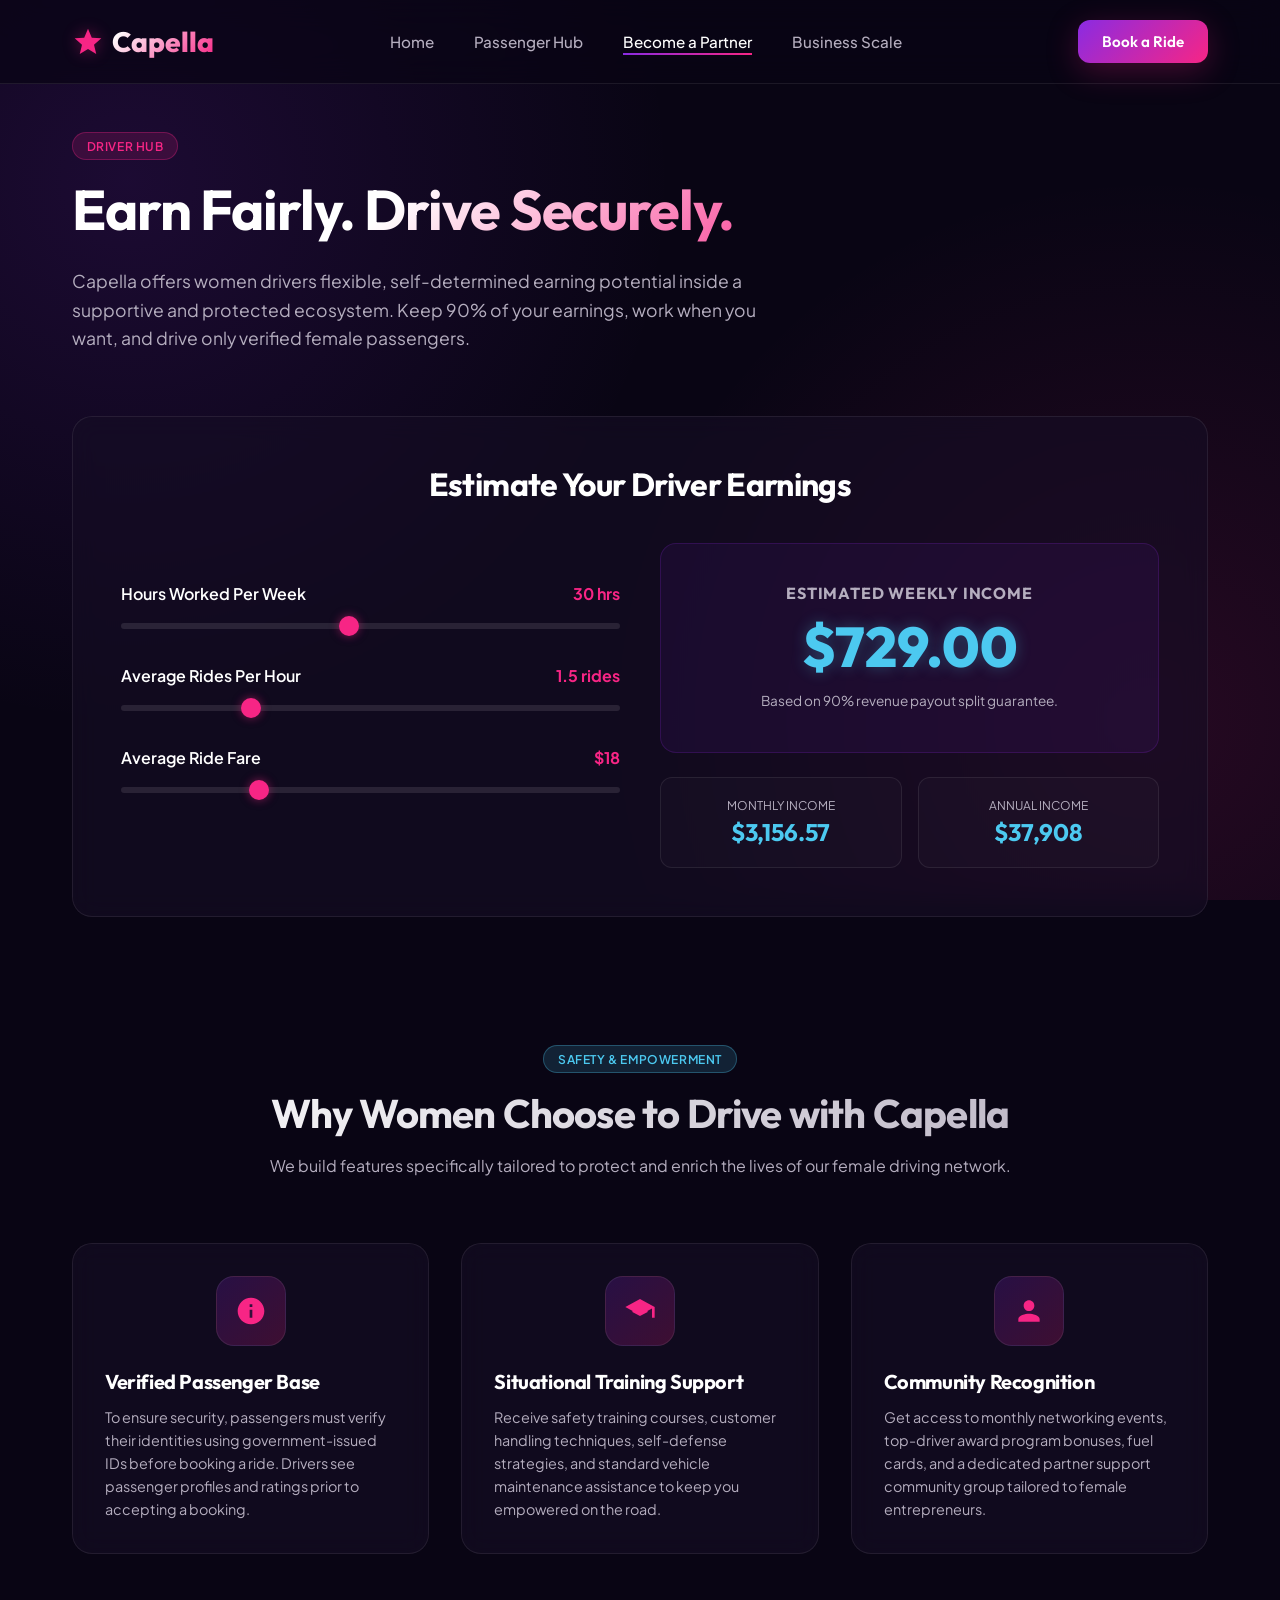
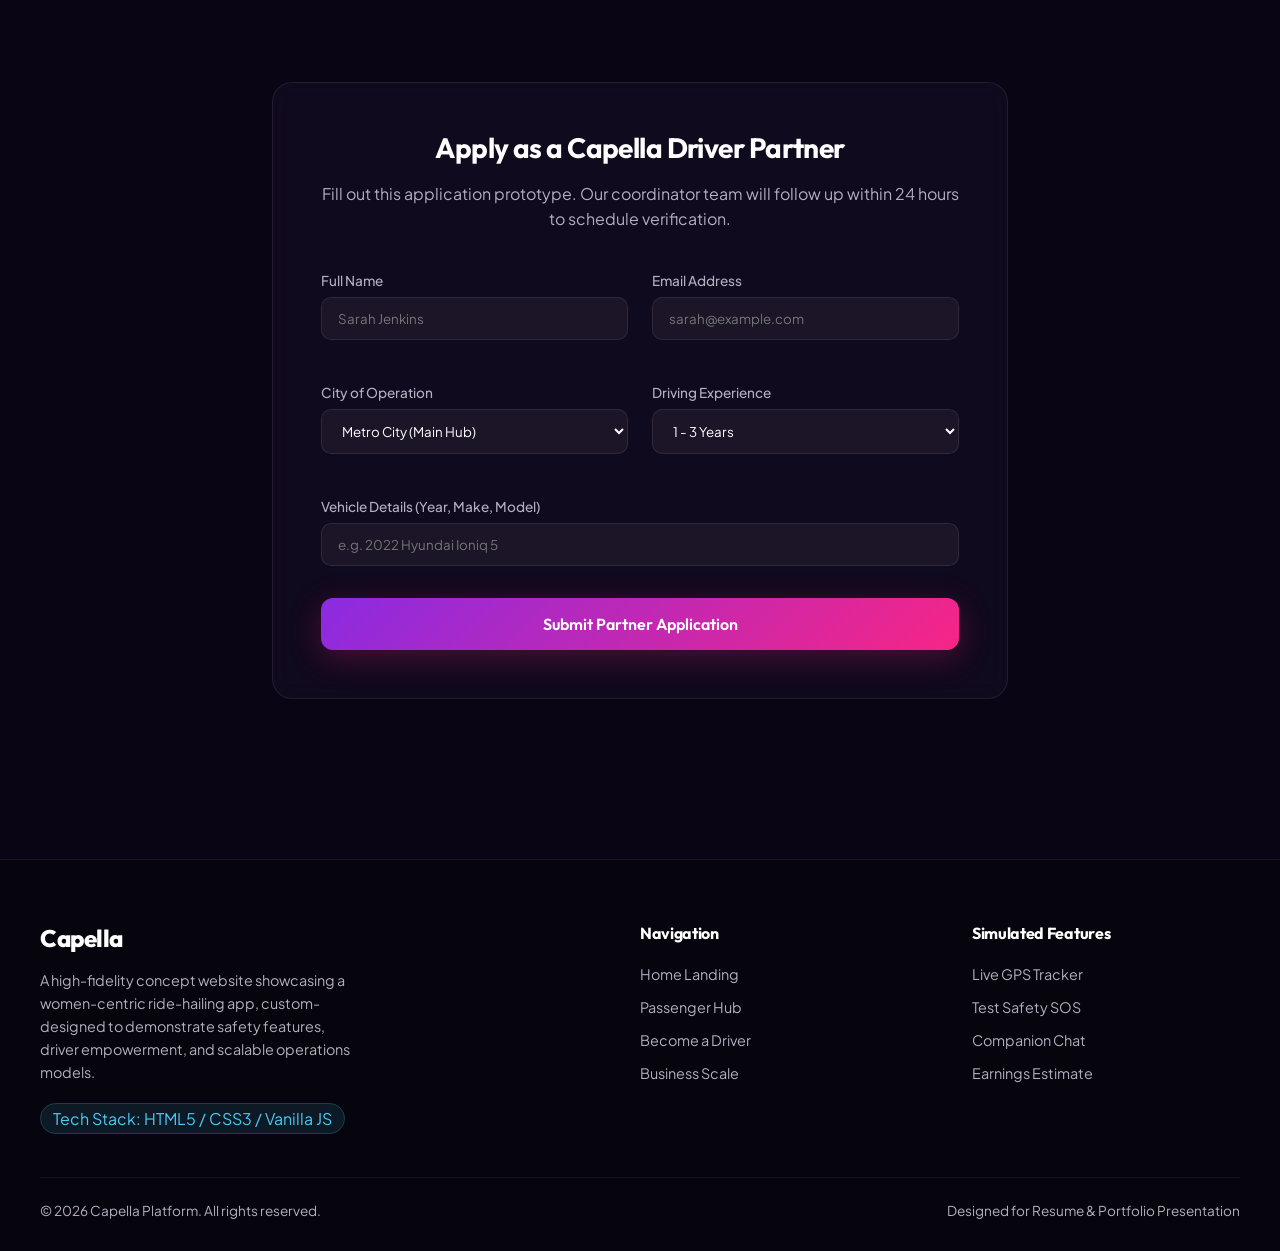
==== drivers.html @ d48a7cba "Add files via upload CAPELLA PROTOTYPE" ====
<!DOCTYPE html>
<html lang="en">
<head>
  <meta charset="UTF-8">
  <meta name="viewport" content="width=device-width, initial-scale=1.0">
  <title>Become a Driver Partner - Capella</title>
  <meta name="description" content="Join the Capella female driver partner network. Enjoy flexible hours, 90% fare revenue split, dedicated safety training, and premium community recognition.">
  <link rel="stylesheet" href="style.css">
</head>
<body>

  <!-- HEADER NAVIGATION -->
  <header>
    <div class="navbar">
      <a href="index.html" class="logo">
        <svg viewBox="0 0 24 24" xmlns="http://www.w3.org/2000/svg">
          <path d="M12 2L14.85 8.76L22 9.24L16.5 13.97L18.18 21L12 17.27L5.82 21L7.5 13.97L2 9.24L9.15 8.76L12 2Z" />
        </svg>
        Capella
      </a>
      <ul class="nav-links">
        <li><a href="index.html">Home</a></li>
        <li><a href="ride.html">Passenger Hub</a></li>
        <li><a href="drivers.html" class="active">Become a Partner</a></li>
        <li><a href="business.html">Business Scale</a></li>
      </ul>
      <div class="nav-actions">
        <a href="ride.html" class="btn btn-primary">Book a Ride</a>
      </div>
    </div>
  </header>

  <main>
    <!-- HERO SECTION -->
    <section class="container" style="padding-top: 3rem; padding-bottom: 2rem;">
      <span class="badge">Driver Hub</span>
      <h1 style="font-size: 3.5rem; max-width: 800px; margin-bottom: 1.5rem; background: linear-gradient(135deg, #ffffff 40%, var(--color-secondary) 100%); -webkit-background-clip: text; -webkit-text-fill-color: transparent;">
        Earn Fairly. Drive Securely.
      </h1>
      <p style="font-size: 1.1rem; max-width: 700px; margin-bottom: 2rem;">
        Capella offers women drivers flexible, self-determined earning potential inside a supportive and protected ecosystem. Keep 90% of your earnings, work when you want, and drive only verified female passengers.
      </p>
    </section>

    <!-- CALCULATOR SECTION -->
    <section class="container" style="padding-top: 0;">
      <div class="card" style="padding: 3rem;">
        <h2 style="font-size: 2rem; margin-bottom: 2.5rem; text-align: center;">Estimate Your Driver Earnings</h2>
        
        <div class="calc-grid">
          <!-- Inputs Column -->
          <div>
            <!-- Hours Worked Slider -->
            <div class="slider-group">
              <div class="slider-header">
                <label for="hoursSlider" style="font-weight: 600;">Hours Worked Per Week</label>
                <span class="slider-val" id="hoursVal">30 hrs</span>
              </div>
              <input type="range" id="hoursSlider" class="range-slider" min="5" max="60" value="30">
            </div>

            <!-- Average Rides Per Hour Slider -->
            <div class="slider-group">
              <div class="slider-header">
                <label for="ridesSlider" style="font-weight: 600;">Average Rides Per Hour</label>
                <span class="slider-val" id="ridesVal">1.5 rides</span>
              </div>
              <input type="range" id="ridesSlider" class="range-slider" min="10" max="30" value="15" step="1"> <!-- represents 1.0 to 3.0 -->
            </div>

            <!-- Average Fare Price Slider -->
            <div class="slider-group">
              <div class="slider-header">
                <label for="fareSlider" style="font-weight: 600;">Average Ride Fare</label>
                <span class="slider-val" id="fareVal">$18</span>
              </div>
              <input type="range" id="fareSlider" class="range-slider" min="10" max="40" value="18">
            </div>
          </div>

          <!-- Display Results Column -->
          <div style="display: flex; flex-direction: column; gap: 1.5rem;">
            <div class="calc-result">
              <h4>Estimated Weekly Income</h4>
              <div class="calc-earning" id="weeklyEarning">$729.00</div>
              <p class="calc-subtext">Based on 90% revenue payout split guarantee.</p>
            </div>
            
            <div style="display: grid; grid-template-columns: 1fr 1fr; gap: 1rem;">
              <div style="background: rgba(255,255,255,0.02); border: var(--border-glass); padding: 1.25rem; border-radius: 12px; text-align: center;">
                <div style="font-size: 0.75rem; color: var(--color-text-muted); text-transform: uppercase;">Monthly Income</div>
                <div style="font-size: 1.5rem; font-weight: 700; color: var(--color-accent); font-family: var(--font-header); margin-top: 0.25rem;" id="monthlyEarning">$3,156.57</div>
              </div>
              <div style="background: rgba(255,255,255,0.02); border: var(--border-glass); padding: 1.25rem; border-radius: 12px; text-align: center;">
                <div style="font-size: 0.75rem; color: var(--color-text-muted); text-transform: uppercase;">Annual Income</div>
                <div style="font-size: 1.5rem; font-weight: 700; color: var(--color-accent); font-family: var(--font-header); margin-top: 0.25rem;" id="annualEarning">$37,908.00</div>
              </div>
            </div>
          </div>
        </div>
      </div>
    </section>

    <!-- DRIVER BENEFITS SECTION -->
    <section class="container">
      <div class="section-title">
        <span class="badge badge-cyan">Safety & Empowerment</span>
        <h2>Why Women Choose to Drive with Capella</h2>
        <p>We build features specifically tailored to protect and enrich the lives of our female driving network.</p>
      </div>

      <div class="grid-3">
        <!-- Safety Verified Passengers -->
        <div class="card">
          <div class="feature-icon-wrapper">
            <svg viewBox="0 0 24 24">
              <path d="M12 2C6.48 2 2 6.48 2 12s4.48 10 10 10 10-4.48 10-10S17.52 2 12 2zm1 15h-2v-6h2v6zm0-8h-2V7h2v2z"/>
            </svg>
          </div>
          <h3 style="margin-bottom: 0.75rem; font-size: 1.25rem;">Verified Passenger Base</h3>
          <p style="font-size: 0.9rem;">To ensure security, passengers must verify their identities using government-issued IDs before booking a ride. Drivers see passenger profiles and ratings prior to accepting a booking.</p>
        </div>

        <!-- Training Academy Support -->
        <div class="card">
          <div class="feature-icon-wrapper">
            <svg viewBox="0 0 24 24">
              <path d="M12 3L1 9l11 6 9-4.91V17h2V9L12 3zM5.89 12.5L12 15.82l6.11-3.32L12 9.5 5.89 12.5z"/>
            </svg>
          </div>
          <h3 style="margin-bottom: 0.75rem; font-size: 1.25rem;">Situational Training Support</h3>
          <p style="font-size: 0.9rem;">Receive safety training courses, customer handling techniques, self-defense strategies, and standard vehicle maintenance assistance to keep you empowered on the road.</p>
        </div>

        <!-- Community and Recognition -->
        <div class="card">
          <div class="feature-icon-wrapper">
            <svg viewBox="0 0 24 24">
              <path d="M12 12c2.21 0 4-1.79 4-4s-1.79-4-4-4-4 1.79-4 4 1.79 4 4 4zm0 2c-2.67 0-8 1.34-8 4v2h16v-2c0-2.66-5.33-4-8-4z"/>
            </svg>
          </div>
          <h3 style="margin-bottom: 0.75rem; font-size: 1.25rem;">Community Recognition</h3>
          <p style="font-size: 0.9rem;">Get access to monthly networking events, top-driver award program bonuses, fuel cards, and a dedicated partner support community group tailored to female entrepreneurs.</p>
        </div>
      </div>
    </section>

    <!-- DRIVER REGISTRATION FORM -->
    <section class="container" style="max-width: 800px; margin-bottom: 6rem;">
      <div class="card" style="padding: 3rem;">
        <h2 style="font-size: 1.75rem; margin-bottom: 1rem; text-align: center;">Apply as a Capella Driver Partner</h2>
        <p style="text-align: center; color: var(--color-text-muted); margin-bottom: 2.5rem;">Fill out this application prototype. Our coordinator team will follow up within 24 hours to schedule verification.</p>
        
        <form id="driverSignupForm" onsubmit="event.preventDefault();">
          <div class="grid-2" style="gap: 1.5rem; margin-bottom: 1.5rem;">
            <div class="form-group">
              <label for="fullName">Full Name</label>
              <input type="text" id="fullName" class="form-input" placeholder="Sarah Jenkins" required>
            </div>
            <div class="form-group">
              <label for="email">Email Address</label>
              <input type="email" id="email" class="form-input" placeholder="sarah@example.com" required>
            </div>
          </div>
          
          <div class="grid-2" style="gap: 1.5rem; margin-bottom: 1.5rem;">
            <div class="form-group">
              <label for="city">City of Operation</label>
              <select id="city" class="form-select">
                <option value="metro">Metro City (Main Hub)</option>
                <option value="tier2-east">Eastville (Tier-2 Expansion)</option>
                <option value="tier2-west">Westport (Tier-2 Expansion)</option>
              </select>
            </div>
            <div class="form-group">
              <label for="exp">Driving Experience</label>
              <select id="exp" class="form-select">
                <option value="1-3">1 - 3 Years</option>
                <option value="3-5">3 - 5 Years</option>
                <option value="5+">5+ Years</option>
              </select>
            </div>
          </div>

          <div class="form-group" style="margin-bottom: 2rem;">
            <label for="carDetails">Vehicle Details (Year, Make, Model)</label>
            <input type="text" id="carDetails" class="form-input" placeholder="e.g. 2022 Hyundai Ioniq 5" required>
          </div>

          <button type="submit" class="btn btn-primary" style="width: 100%; padding: 1rem; font-size: 1rem;" id="submitApplicationBtn">
            Submit Partner Application
          </button>
        </form>
      </div>
    </section>
  </main>

  <!-- FOOTER -->
  <footer>
    <div class="footer-grid">
      <div class="footer-brand">
        <h3>Capella</h3>
        <p style="font-size: 0.9rem; margin-bottom: 1.5rem; max-width: 320px;">A high-fidelity concept website showcasing a women-centric ride-hailing app, custom-designed to demonstrate safety features, driver empowerment, and scalable operations models.</p>
        <span class="resume-tag">Tech Stack: HTML5 / CSS3 / Vanilla JS</span>
      </div>
      <div class="footer-links">
        <h4>Navigation</h4>
        <ul>
          <li><a href="index.html">Home Landing</a></li>
          <li><a href="ride.html">Passenger Hub</a></li>
          <li><a href="drivers.html">Become a Driver</a></li>
          <li><a href="business.html">Business Scale</a></li>
        </ul>
      </div>
      <div class="footer-links">
        <h4>Simulated Features</h4>
        <ul>
          <li><a href="ride.html">Live GPS Tracker</a></li>
          <li><a href="ride.html?action=sos">Test Safety SOS</a></li>
          <li><a href="ride.html?action=chat">Companion Chat</a></li>
          <li><a href="drivers.html">Earnings Estimate</a></li>
        </ul>
      </div>
    </div>
    
    <div class="footer-bottom">
      <div>&copy; 2026 Capella Platform. All rights reserved.</div>
      <div>Designed for Resume & Portfolio Presentation</div>
    </div>
  </footer>

  <script src="script.js"></script>
</body>
</html>
---- style.css ----
/* ==========================================================================
   CAPELLA DESIGN SYSTEM & GLOBAL STYLES
   ========================================================================== */

@import url('https://fonts.googleapis.com/css2?family=Outfit:wght@300;400;500;600;700;800&family=Plus+Jakarta+Sans:wght@300;400;500;600;700&display=swap');

:root {
  /* Color Palette */
  --color-bg-dark: #090514;
  --color-bg-card: rgba(22, 14, 38, 0.6);
  --color-primary: #8a2be2;      /* Purple */
  --color-primary-glow: rgba(138, 43, 226, 0.4);
  --color-secondary: #f72585;    /* Electric Pink */
  --color-secondary-glow: rgba(247, 37, 133, 0.4);
  --color-accent: #4cc9f0;       /* Cyan */
  --color-accent-glow: rgba(76, 201, 240, 0.3);
  
  --color-text-white: #ffffff;
  --color-text-muted: #b5aebf;
  --color-text-dark: #120b24;

  /* Safety Status Colors */
  --color-success: #10b981;
  --color-warning: #f59e0b;
  --color-danger: #ef4444;
  --color-danger-glow: rgba(239, 68, 68, 0.5);

  /* Borders & Shadows */
  --border-glass: 1px solid rgba(255, 255, 255, 0.08);
  --border-glass-active: 1px solid rgba(247, 37, 133, 0.4);
  --shadow-glow-purple: 0 8px 32px 0 rgba(138, 43, 226, 0.2);
  --shadow-glow-pink: 0 8px 32px 0 rgba(247, 37, 133, 0.25);
  --shadow-glow-danger: 0 0 20px 0 rgba(239, 68, 68, 0.6);

  /* Fonts */
  --font-header: 'Outfit', sans-serif;
  --font-body: 'Plus Jakarta Sans', sans-serif;

  /* Transitions */
  --transition-smooth: all 0.3s cubic-bezier(0.4, 0, 0.2, 1);
}

/* Base Resets */
* {
  margin: 0;
  padding: 0;
  box-sizing: border-box;
}

html {
  scroll-behavior: smooth;
  font-size: 16px;
  background-color: var(--color-bg-dark);
  color: var(--color-text-white);
  font-family: var(--font-body);
  overflow-x: hidden;
}

body {
  min-height: 100vh;
  position: relative;
  background-image: 
    radial-gradient(circle at 10% 20%, rgba(138, 43, 226, 0.15) 0%, transparent 40%),
    radial-gradient(circle at 90% 80%, rgba(247, 37, 133, 0.12) 0%, transparent 40%);
  background-attachment: fixed;
}

/* Custom Scrollbar */
::-webkit-scrollbar {
  width: 8px;
}
::-webkit-scrollbar-track {
  background: var(--color-bg-dark);
}
::-webkit-scrollbar-thumb {
  background: var(--color-primary);
  border-radius: 4px;
}
::-webkit-scrollbar-thumb:hover {
  background: var(--color-secondary);
}

/* Typography */
h1, h2, h3, h4, h5, h6 {
  font-family: var(--font-header);
  font-weight: 700;
  letter-spacing: -0.02em;
  line-height: 1.2;
}

p {
  color: var(--color-text-muted);
  line-height: 1.6;
}

a {
  text-decoration: none;
  color: inherit;
}

/* ==========================================================================
   NAVIGATION
   ========================================================================== */

header {
  position: sticky;
  top: 0;
  width: 100%;
  z-index: 1000;
  background: rgba(9, 5, 20, 0.7);
  backdrop-filter: blur(16px);
  -webkit-backdrop-filter: blur(16px);
  border-bottom: var(--border-glass);
}

.navbar {
  max-width: 1200px;
  margin: 0 auto;
  padding: 1.25rem 2rem;
  display: flex;
  justify-content: space-between;
  align-items: center;
}

.logo {
  display: flex;
  align-items: center;
  gap: 0.5rem;
  font-family: var(--font-header);
  font-size: 1.75rem;
  font-weight: 800;
  background: linear-gradient(135deg, var(--color-text-white) 30%, var(--color-secondary) 100%);
  -webkit-background-clip: text;
  -webkit-text-fill-color: transparent;
  transition: var(--transition-smooth);
}

.logo svg {
  width: 32px;
  height: 32px;
  fill: var(--color-secondary);
  filter: drop-shadow(0 0 8px var(--color-secondary-glow));
}

.nav-links {
  display: flex;
  gap: 2.5rem;
  list-style: none;
}

.nav-links a {
  font-size: 0.95rem;
  font-weight: 500;
  color: var(--color-text-muted);
  transition: var(--transition-smooth);
  position: relative;
  padding: 0.25rem 0;
}

.nav-links a:hover,
.nav-links a.active {
  color: var(--color-text-white);
}

.nav-links a::after {
  content: '';
  position: absolute;
  bottom: 0;
  left: 0;
  width: 0;
  height: 2px;
  background: linear-gradient(90deg, var(--color-primary), var(--color-secondary));
  transition: var(--transition-smooth);
}

.nav-links a:hover::after,
.nav-links a.active::after {
  width: 100%;
}

.nav-actions {
  display: flex;
  align-items: center;
  gap: 1.25rem;
}

/* ==========================================================================
   BUTTONS
   ========================================================================== */

.btn {
  display: inline-flex;
  align-items: center;
  justify-content: center;
  padding: 0.75rem 1.5rem;
  border-radius: 12px;
  font-family: var(--font-header);
  font-weight: 600;
  font-size: 0.95rem;
  cursor: pointer;
  transition: var(--transition-smooth);
  border: none;
  gap: 0.5rem;
}

.btn-primary {
  background: linear-gradient(135deg, var(--color-primary) 0%, var(--color-secondary) 100%);
  color: var(--color-text-white);
  box-shadow: var(--shadow-glow-pink);
}

.btn-primary:hover {
  transform: translateY(-2px);
  box-shadow: 0 12px 40px 0 rgba(247, 37, 133, 0.4);
}

.btn-secondary {
  background: rgba(255, 255, 255, 0.05);
  color: var(--color-text-white);
  border: var(--border-glass);
}

.btn-secondary:hover {
  background: rgba(255, 255, 255, 0.1);
  transform: translateY(-2px);
  border-color: rgba(255, 255, 255, 0.2);
}

.btn-outline {
  background: transparent;
  color: var(--color-secondary);
  border: 1px solid var(--color-secondary);
}

.btn-outline:hover {
  background: rgba(247, 37, 133, 0.08);
  transform: translateY(-2px);
  box-shadow: 0 0 15px rgba(247, 37, 133, 0.2);
}

.btn-danger {
  background: var(--color-danger);
  color: var(--color-text-white);
  box-shadow: var(--shadow-glow-danger);
  animation: pulse-danger-btn 2s infinite;
}

.btn-danger:hover {
  background: #dc2626;
  transform: scale(1.03);
}

@keyframes pulse-danger-btn {
  0% { box-shadow: 0 0 0 0 rgba(239, 68, 68, 0.7); }
  70% { box-shadow: 0 0 0 12px rgba(239, 68, 68, 0); }
  100% { box-shadow: 0 0 0 0 rgba(239, 68, 68, 0); }
}

/* ==========================================================================
   LAYOUTS & COMPONENTS
   ========================================================================== */

.container {
  max-width: 1200px;
  margin: 0 auto;
  padding: 4rem 2rem;
}

/* Glass Cards */
.card {
  background: var(--color-bg-card);
  backdrop-filter: blur(12px);
  -webkit-backdrop-filter: blur(12px);
  border: var(--border-glass);
  border-radius: 20px;
  padding: 2rem;
  transition: var(--transition-smooth);
}

.card:hover {
  border-color: rgba(255, 255, 255, 0.15);
  transform: translateY(-5px);
  box-shadow: var(--shadow-glow-purple);
}

/* Badge tags */
.badge {
  display: inline-block;
  padding: 0.35rem 0.85rem;
  border-radius: 50px;
  font-size: 0.75rem;
  font-weight: 600;
  text-transform: uppercase;
  letter-spacing: 0.05em;
  background: rgba(247, 37, 133, 0.15);
  color: var(--color-secondary);
  border: 1px solid rgba(247, 37, 133, 0.3);
  margin-bottom: 1rem;
}

.badge-cyan {
  background: rgba(76, 201, 240, 0.15);
  color: var(--color-accent);
  border-color: rgba(76, 201, 240, 0.3);
}

/* Grid helper */
.grid-2 {
  display: grid;
  grid-template-columns: repeat(2, 1fr);
  gap: 3rem;
  align-items: center;
}

.grid-3 {
  display: grid;
  grid-template-columns: repeat(3, 1fr);
  gap: 2rem;
}

/* ==========================================================================
   HOMEPAGE (index.html)
   ========================================================================== */

/* Hero Section */
.hero {
  position: relative;
  padding: 6rem 0;
  min-height: 85vh;
  display: flex;
  align-items: center;
}

.hero-content h1 {
  font-size: 4rem;
  font-weight: 800;
  margin-bottom: 1.5rem;
  line-height: 1.1;
  background: linear-gradient(135deg, #ffffff 40%, var(--color-accent) 80%, var(--color-secondary) 100%);
  -webkit-background-clip: text;
  -webkit-text-fill-color: transparent;
}

.hero-content p {
  font-size: 1.2rem;
  margin-bottom: 2.5rem;
}

.hero-actions {
  display: flex;
  gap: 1rem;
}

/* Floating Mock App on Hero Right */
.hero-mockup {
  position: relative;
  width: 100%;
  height: 500px;
  display: flex;
  justify-content: center;
  align-items: center;
}

.phone-wrapper {
  width: 280px;
  height: 560px;
  background: #0f0a1c;
  border: 10px solid #231936;
  border-radius: 40px;
  box-shadow: 0 25px 50px -12px rgba(0, 0, 0, 0.8), var(--shadow-glow-purple);
  overflow: hidden;
  position: relative;
}

.phone-screen {
  padding: 1.5rem;
  display: flex;
  flex-direction: column;
  height: 100%;
  justify-content: space-between;
}

/* Feature Pillars Section */
.section-title {
  text-align: center;
  margin-bottom: 4rem;
}

.section-title h2 {
  font-size: 2.5rem;
  margin-bottom: 1rem;
  background: linear-gradient(to right, #ffffff, var(--color-text-muted));
  -webkit-background-clip: text;
  -webkit-text-fill-color: transparent;
}

.feature-card {
  text-align: center;
}

.feature-icon-wrapper {
  width: 70px;
  height: 70px;
  margin: 0 auto 1.5rem;
  background: linear-gradient(135deg, rgba(138, 43, 226, 0.2) 0%, rgba(247, 37, 133, 0.2) 100%);
  border-radius: 18px;
  display: flex;
  align-items: center;
  justify-content: center;
  border: var(--border-glass);
}

.feature-icon-wrapper svg {
  width: 32px;
  height: 32px;
  fill: var(--color-secondary);
}

.feature-card h3 {
  font-size: 1.35rem;
  margin-bottom: 1rem;
}

/* Trust Banner */
.trust-banner {
  background: linear-gradient(90deg, rgba(138, 43, 226, 0.1) 0%, rgba(247, 37, 133, 0.1) 100%);
  border-top: var(--border-glass);
  border-bottom: var(--border-glass);
  padding: 3rem 0;
  margin: 4rem 0;
}

.trust-stats {
  display: flex;
  justify-content: space-around;
  text-align: center;
}

.stat-item h3 {
  font-size: 3rem;
  color: var(--color-secondary);
  font-weight: 800;
  margin-bottom: 0.5rem;
  text-shadow: 0 0 10px rgba(247, 37, 133, 0.3);
}

/* ==========================================================================
   RIDE / PASSENGER EXPERIENCE (ride.html)
   ========================================================================== */

.ride-dashboard {
  display: grid;
  grid-template-columns: 2fr 1fr;
  gap: 2rem;
  min-height: calc(100vh - 140px);
}

/* Map Simulation */
.map-container {
  height: 100%;
  min-height: 500px;
  position: relative;
  background: #110d21;
  border-radius: 20px;
  border: var(--border-glass);
  overflow: hidden;
}

/* Animated SVG path representing Map Grid */
.map-svg {
  width: 100%;
  height: 100%;
  object-fit: cover;
}

/* Glowing Pulsing Cab Pin */
.car-pin {
  animation: pulse-pin 1.5s infinite;
}

@keyframes pulse-pin {
  0% { r: 5px; opacity: 1; }
  100% { r: 15px; opacity: 0; }
}

/* Map Overlays */
.map-overlay-top {
  position: absolute;
  top: 1.5rem;
  left: 1.5rem;
  right: 1.5rem;
  display: flex;
  justify-content: space-between;
  pointer-events: none;
}

.ride-status-badge {
  background: rgba(9, 5, 20, 0.85);
  backdrop-filter: blur(8px);
  border: var(--border-glass);
  padding: 0.75rem 1.25rem;
  border-radius: 12px;
  color: var(--color-text-white);
  font-weight: 600;
  display: flex;
  align-items: center;
  gap: 0.5rem;
  pointer-events: auto;
}

.status-dot {
  width: 8px;
  height: 8px;
  border-radius: 50%;
  background: var(--color-success);
  box-shadow: 0 0 8px var(--color-success);
  animation: blink 1.5s infinite;
}

@keyframes blink {
  0%, 100% { opacity: 0.3; }
  50% { opacity: 1; }
}

/* SOS Panel */
.sos-overlay {
  position: fixed;
  top: 0;
  left: 0;
  width: 100%;
  height: 100%;
  background: rgba(239, 68, 68, 0.15);
  z-index: 2000;
  display: none;
  backdrop-filter: blur(10px);
  justify-content: center;
  align-items: center;
  animation: flash-red 1s infinite alternate;
}

@keyframes flash-red {
  from { background-color: rgba(239, 68, 68, 0.1); }
  to { background-color: rgba(239, 68, 68, 0.3); }
}

.sos-modal {
  background: #19090b;
  border: 2px solid var(--color-danger);
  box-shadow: var(--shadow-glow-danger);
  border-radius: 24px;
  padding: 3rem;
  max-width: 500px;
  width: 90%;
  text-align: center;
}

.sos-modal h2 {
  color: var(--color-danger);
  font-size: 2.25rem;
  margin-bottom: 1rem;
}

.sos-timer {
  font-size: 4rem;
  font-weight: 800;
  color: var(--color-text-white);
  margin: 1.5rem 0;
}

/* Side Control Panel */
.control-panel {
  display: flex;
  flex-direction: column;
  gap: 1.5rem;
}

/* Smart Buddy Chat Mockup */
.buddy-card {
  display: flex;
  flex-direction: column;
  height: 100%;
}

.chat-box {
  flex-grow: 1;
  background: rgba(9, 5, 20, 0.4);
  border: var(--border-glass);
  border-radius: 12px;
  padding: 1rem;
  height: 250px;
  overflow-y: auto;
  display: flex;
  flex-direction: column;
  gap: 0.75rem;
  margin: 1rem 0;
}

.chat-msg {
  max-width: 80%;
  padding: 0.65rem 1rem;
  border-radius: 12px;
  font-size: 0.85rem;
  line-height: 1.4;
}

.msg-sent {
  align-self: flex-end;
  background: var(--color-primary);
  color: var(--color-text-white);
  border-bottom-right-radius: 2px;
}

.msg-received {
  align-self: flex-start;
  background: rgba(255, 255, 255, 0.08);
  color: var(--color-text-white);
  border-bottom-left-radius: 2px;
}

.chat-input-wrapper {
  display: flex;
  gap: 0.5rem;
}

.chat-input {
  flex-grow: 1;
  background: rgba(255, 255, 255, 0.05);
  border: var(--border-glass);
  border-radius: 10px;
  padding: 0.65rem 1rem;
  color: var(--color-text-white);
  outline: none;
  transition: var(--transition-smooth);
}

.chat-input:focus {
  border-color: var(--color-primary);
  background: rgba(255, 255, 255, 0.08);
}

/* Booking Widget styling */
.booking-widget h3 {
  margin-bottom: 1.25rem;
}

.form-group {
  margin-bottom: 1.25rem;
}

.form-group label {
  display: block;
  font-size: 0.85rem;
  color: var(--color-text-muted);
  margin-bottom: 0.5rem;
  font-weight: 500;
}

.form-select, .form-input {
  width: 100%;
  background: rgba(255, 255, 255, 0.05);
  border: var(--border-glass);
  border-radius: 10px;
  padding: 0.75rem 1rem;
  color: var(--color-text-white);
  outline: none;
  font-family: var(--font-body);
  transition: var(--transition-smooth);
}

.form-select option {
  background-color: var(--color-bg-dark);
  color: var(--color-text-white);
}

.form-select:focus, .form-input:focus {
  border-color: var(--color-secondary);
  box-shadow: 0 0 10px rgba(247, 37, 133, 0.2);
}

/* ==========================================================================
   DRIVER PARTNER PAGE (drivers.html)
   ========================================================================== */

/* Calculator Card styles */
.calc-grid {
  display: grid;
  grid-template-columns: 1fr 1fr;
  gap: 2.5rem;
  align-items: center;
}

.slider-group {
  margin-bottom: 2rem;
}

.slider-header {
  display: flex;
  justify-content: space-between;
  margin-bottom: 0.5rem;
}

.slider-val {
  color: var(--color-secondary);
  font-weight: 700;
}

.range-slider {
  width: 100%;
  -webkit-appearance: none;
  height: 6px;
  border-radius: 3px;
  background: rgba(255, 255, 255, 0.1);
  outline: none;
}

.range-slider::-webkit-slider-thumb {
  -webkit-appearance: none;
  width: 20px;
  height: 20px;
  border-radius: 50%;
  background: var(--color-secondary);
  cursor: pointer;
  transition: var(--transition-smooth);
  box-shadow: 0 0 10px rgba(247, 37, 133, 0.5);
}

.range-slider::-webkit-slider-thumb:hover {
  transform: scale(1.2);
}

.calc-result {
  text-align: center;
  padding: 2.5rem;
  background: rgba(138, 43, 226, 0.08);
  border-radius: 16px;
  border: 1px solid rgba(138, 43, 226, 0.2);
}

.calc-result h4 {
  font-size: 1rem;
  color: var(--color-text-muted);
  text-transform: uppercase;
  letter-spacing: 0.05em;
  margin-bottom: 0.5rem;
}

.calc-earning {
  font-size: 3.5rem;
  font-family: var(--font-header);
  font-weight: 800;
  color: var(--color-accent);
  margin-bottom: 0.5rem;
  text-shadow: 0 0 15px rgba(76, 201, 240, 0.3);
}

.calc-subtext {
  font-size: 0.85rem;
}

/* ==========================================================================
   BUSINESS MODEL & STRATEGY (business.html)
   ========================================================================== */

/* Model Cards Grid */
.model-grid {
  display: grid;
  grid-template-columns: repeat(4, 1fr);
  gap: 1.5rem;
}

.model-card {
  padding: 2rem 1.5rem;
}

.model-card h3 {
  margin: 1rem 0 0.75rem;
  font-size: 1.2rem;
}

/* Expansion Timeline */
.timeline {
  position: relative;
  max-width: 800px;
  margin: 4rem auto 0;
}

.timeline::after {
  content: '';
  position: absolute;
  width: 4px;
  background: linear-gradient(180deg, var(--color-primary) 0%, var(--color-secondary) 100%);
  top: 0;
  bottom: 0;
  left: 50%;
  margin-left: -2px;
  border-radius: 2px;
}

.timeline-item {
  padding: 10px 40px;
  position: relative;
  background: transparent;
  width: 50%;
  margin-bottom: 2rem;
}

.timeline-item::after {
  content: '';
  position: absolute;
  width: 20px;
  height: 20px;
  right: -10px;
  background-color: var(--color-bg-dark);
  border: 4px solid var(--color-secondary);
  top: 15px;
  border-radius: 50%;
  z-index: 1;
  box-shadow: 0 0 10px rgba(247, 37, 133, 0.6);
  transition: var(--transition-smooth);
}

.timeline-item:hover::after {
  transform: scale(1.3);
  background-color: var(--color-secondary);
}

.left-item {
  left: 0;
  text-align: right;
}

.right-item {
  left: 50%;
}

.right-item::after {
  left: -10px;
}

.timeline-content {
  padding: 1.5rem;
  background: var(--color-bg-card);
  backdrop-filter: blur(12px);
  border: var(--border-glass);
  border-radius: 16px;
}

.timeline-year {
  font-family: var(--font-header);
  color: var(--color-secondary);
  font-weight: 800;
  font-size: 1.25rem;
  margin-bottom: 0.5rem;
}

/* CSS SVG-Based Graphics for Financial Projections */
.chart-container {
  background: var(--color-bg-card);
  border: var(--border-glass);
  border-radius: 20px;
  padding: 2.5rem;
  margin-top: 3rem;
}

.chart-bars {
  display: flex;
  justify-content: space-around;
  align-items: flex-end;
  height: 250px;
  padding: 1rem 0;
  border-bottom: 2px solid rgba(255, 255, 255, 0.1);
  margin-bottom: 1rem;
}

.chart-bar-group {
  display: flex;
  flex-direction: column;
  align-items: center;
  width: 15%;
  height: 100%;
  justify-content: flex-end;
}

.chart-bar {
  width: 100%;
  background: linear-gradient(360deg, var(--color-primary) 0%, var(--color-secondary) 100%);
  border-top-left-radius: 8px;
  border-top-right-radius: 8px;
  transition: height 1s ease-out;
  box-shadow: var(--shadow-glow-pink);
  position: relative;
}

.chart-bar::before {
  content: attr(data-value);
  position: absolute;
  top: -25px;
  left: 50%;
  transform: translateX(-50%);
  font-size: 0.8rem;
  font-weight: 700;
  color: var(--color-accent);
}

.chart-bar-label {
  margin-top: 0.75rem;
  font-size: 0.85rem;
  color: var(--color-text-muted);
  font-weight: 600;
}

/* ==========================================================================
   FOOTER
   ========================================================================== */

footer {
  background: #06040d;
  border-top: var(--border-glass);
  padding: 4rem 2rem 2rem;
  color: var(--color-text-muted);
}

.footer-grid {
  max-width: 1200px;
  margin: 0 auto 3rem;
  display: grid;
  grid-template-columns: 2fr 1fr 1fr;
  gap: 4rem;
}

.footer-brand h3 {
  font-size: 1.5rem;
  color: var(--color-text-white);
  margin-bottom: 1rem;
  font-weight: 800;
}

.footer-links h4 {
  color: var(--color-text-white);
  margin-bottom: 1.25rem;
  font-size: 1rem;
}

.footer-links ul {
  list-style: none;
  display: flex;
  flex-direction: column;
  gap: 0.75rem;
}

.footer-links a {
  font-size: 0.9rem;
  transition: var(--transition-smooth);
}

.footer-links a:hover {
  color: var(--color-secondary);
}

.footer-bottom {
  max-width: 1200px;
  margin: 0 auto;
  border-top: 1px solid rgba(255, 255, 255, 0.05);
  padding-top: 1.5rem;
  display: flex;
  justify-content: space-between;
  align-items: center;
  font-size: 0.85rem;
}

.resume-tag {
  background: rgba(76, 201, 240, 0.1);
  color: var(--color-accent);
  border: 1px solid rgba(76, 201, 240, 0.2);
  padding: 0.25rem 0.75rem;
  border-radius: 20px;
}

/* ==========================================================================
   RESPONSIVE DESIGN (MEDIA QUERIES)
   ========================================================================== */

@media (max-width: 968px) {
  .grid-3 {
    grid-template-columns: repeat(2, 1fr);
  }
  .grid-2 {
    grid-template-columns: 1fr;
    gap: 2.5rem;
  }
  .hero-mockup {
    height: 400px;
  }
  .ride-dashboard {
    grid-template-columns: 1fr;
  }
  .map-container {
    min-height: 400px;
  }
  .calc-grid {
    grid-template-columns: 1fr;
  }
  .model-grid {
    grid-template-columns: repeat(2, 1fr);
  }
  .timeline::after {
    left: 31px;
  }
  .timeline-item {
    width: 100%;
    padding-left: 55px;
    padding-right: 25px;
  }
  .timeline-item::after {
    left: 21px;
  }
  .left-item {
    text-align: left;
  }
}

@media (max-width: 600px) {
  .navbar {
    flex-direction: column;
    gap: 1rem;
    padding: 1rem;
  }
  .nav-links {
    gap: 1.25rem;
  }
  .nav-actions {
    display: none; /* Hide primary action button on tiny mobile screens for cleaner navigation */
  }
  .hero-content h1 {
    font-size: 2.75rem;
  }
  .grid-3, .model-grid {
    grid-template-columns: 1fr;
  }
  .trust-stats {
    flex-direction: column;
    gap: 2rem;
  }
  .footer-grid {
    grid-template-columns: 1fr;
    gap: 2rem;
  }
  .footer-bottom {
    flex-direction: column;
    gap: 1rem;
    text-align: center;
  }
}
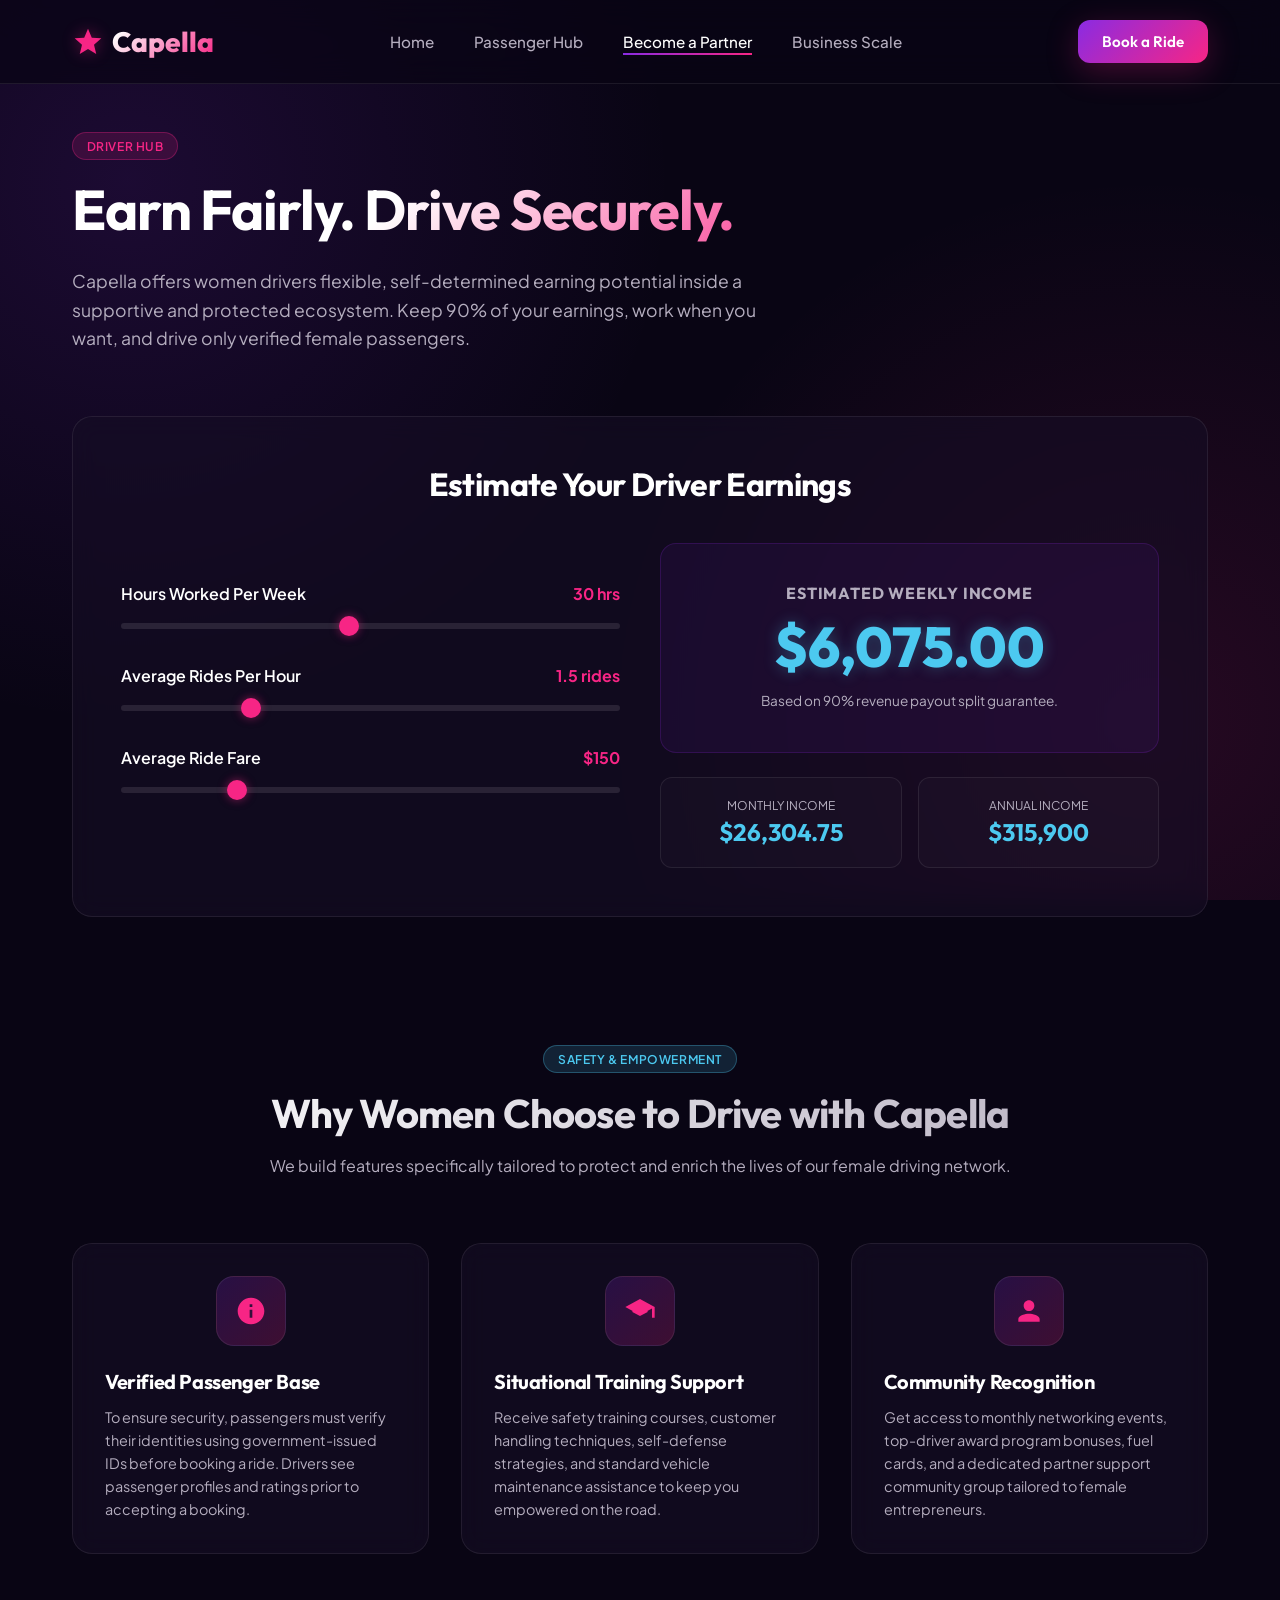
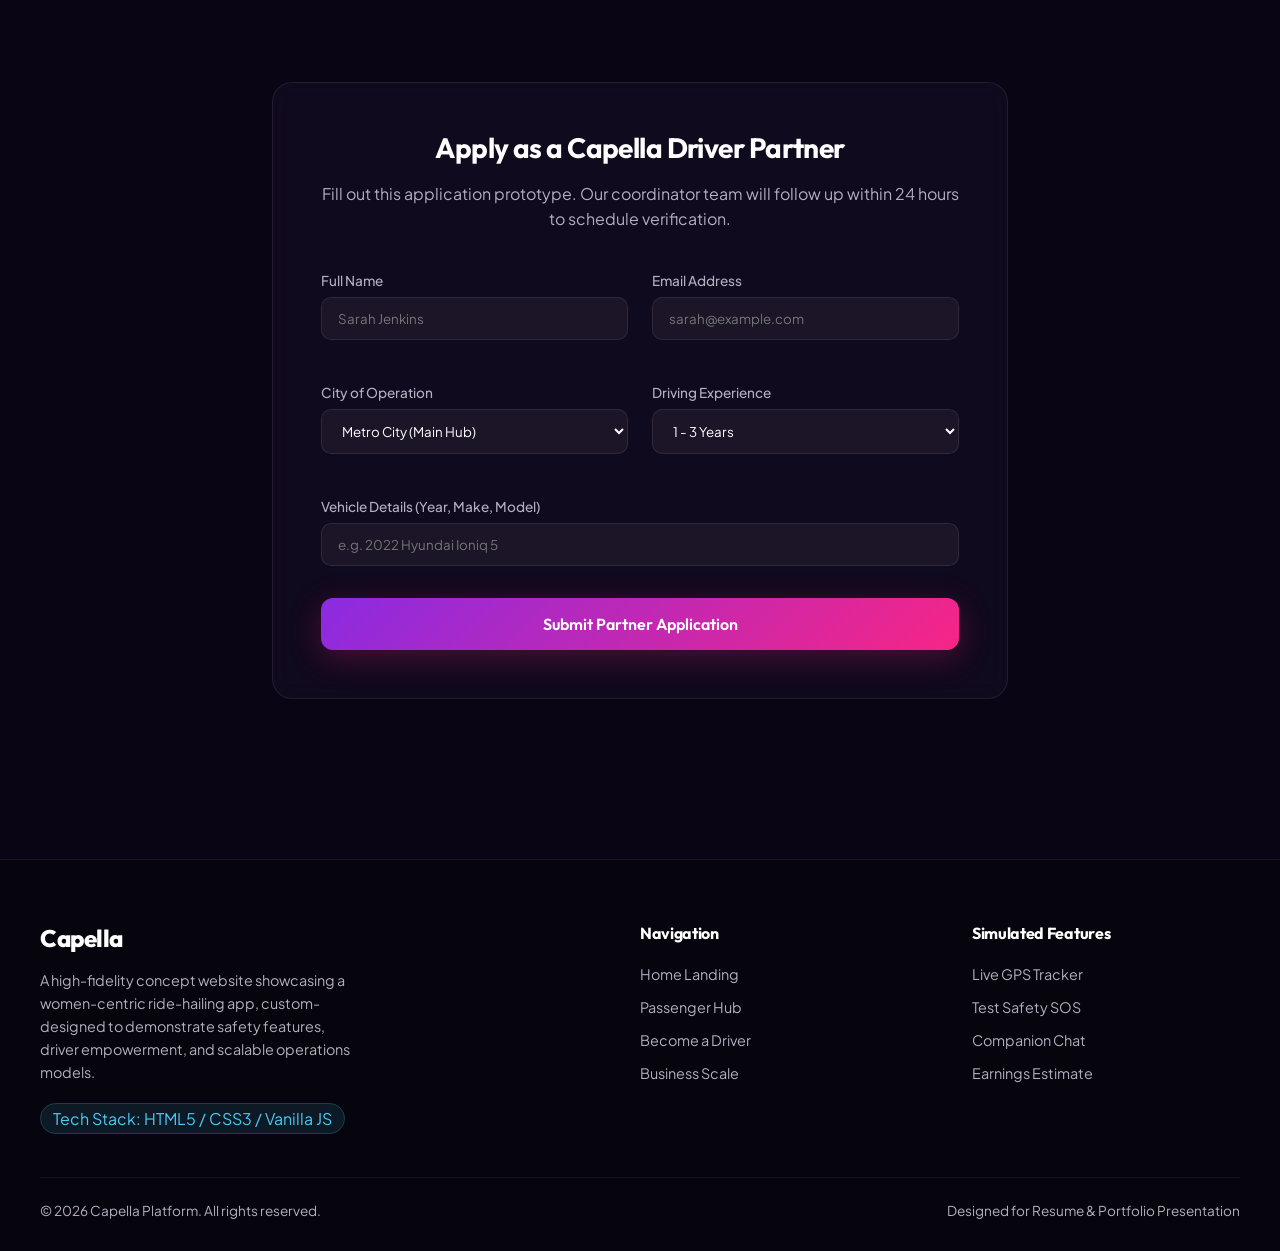
==== commit bab41907: "Update drivers.html" ====
--- a/drivers.html
+++ b/drivers.html
@@ -8,7 +8,6 @@
   <link rel="stylesheet" href="style.css">
 </head>
 <body>
-
   <!-- HEADER NAVIGATION -->
   <header>
     <div class="navbar">
@@ -29,7 +28,6 @@
       </div>
     </div>
   </header>
-
   <main>
     <!-- HERO SECTION -->
     <section class="container" style="padding-top: 3rem; padding-bottom: 2rem;">
@@ -41,7 +39,6 @@
         Capella offers women drivers flexible, self-determined earning potential inside a supportive and protected ecosystem. Keep 90% of your earnings, work when you want, and drive only verified female passengers.
       </p>
     </section>
-
     <!-- CALCULATOR SECTION -->
     <section class="container" style="padding-top: 0;">
       <div class="card" style="padding: 3rem;">
@@ -58,7 +55,6 @@
               </div>
               <input type="range" id="hoursSlider" class="range-slider" min="5" max="60" value="30">
             </div>
-
             <!-- Average Rides Per Hour Slider -->
             <div class="slider-group">
               <div class="slider-header">
@@ -67,40 +63,37 @@
               </div>
               <input type="range" id="ridesSlider" class="range-slider" min="10" max="30" value="15" step="1"> <!-- represents 1.0 to 3.0 -->
             </div>
-
             <!-- Average Fare Price Slider -->
             <div class="slider-group">
               <div class="slider-header">
                 <label for="fareSlider" style="font-weight: 600;">Average Ride Fare</label>
-                <span class="slider-val" id="fareVal">$18</span>
-              </div>
-              <input type="range" id="fareSlider" class="range-slider" min="10" max="40" value="18">
-            </div>
-          </div>
-
+                <span class="slider-val" id="fareVal">₹150</span>
+              </div>
+              <input type="range" id="fareSlider" class="range-slider" min="50" max="500" value="150" step="10">
+            </div>
+          </div>
           <!-- Display Results Column -->
           <div style="display: flex; flex-direction: column; gap: 1.5rem;">
             <div class="calc-result">
               <h4>Estimated Weekly Income</h4>
-              <div class="calc-earning" id="weeklyEarning">$729.00</div>
+              <div class="calc-earning" id="weeklyEarning">₹6,075.00</div>
               <p class="calc-subtext">Based on 90% revenue payout split guarantee.</p>
             </div>
             
             <div style="display: grid; grid-template-columns: 1fr 1fr; gap: 1rem;">
               <div style="background: rgba(255,255,255,0.02); border: var(--border-glass); padding: 1.25rem; border-radius: 12px; text-align: center;">
                 <div style="font-size: 0.75rem; color: var(--color-text-muted); text-transform: uppercase;">Monthly Income</div>
-                <div style="font-size: 1.5rem; font-weight: 700; color: var(--color-accent); font-family: var(--font-header); margin-top: 0.25rem;" id="monthlyEarning">$3,156.57</div>
+                <div style="font-size: 1.5rem; font-weight: 700; color: var(--color-accent); font-family: var(--font-header); margin-top: 0.25rem;" id="monthlyEarning">₹26,304.75</div>
               </div>
               <div style="background: rgba(255,255,255,0.02); border: var(--border-glass); padding: 1.25rem; border-radius: 12px; text-align: center;">
                 <div style="font-size: 0.75rem; color: var(--color-text-muted); text-transform: uppercase;">Annual Income</div>
-                <div style="font-size: 1.5rem; font-weight: 700; color: var(--color-accent); font-family: var(--font-header); margin-top: 0.25rem;" id="annualEarning">$37,908.00</div>
-              </div>
-            </div>
-          </div>
-        </div>
-      </div>
-    </section>
-
+                <div style="font-size: 1.5rem; font-weight: 700; color: var(--color-accent); font-family: var(--font-header); margin-top: 0.25rem;" id="annualEarning">₹3,15,900</div>
+              </div>
+            </div>
+          </div>
+        </div>
+      </div>
+    </section>
     <!-- DRIVER BENEFITS SECTION -->
     <section class="container">
       <div class="section-title">
@@ -108,7 +101,6 @@
         <h2>Why Women Choose to Drive with Capella</h2>
         <p>We build features specifically tailored to protect and enrich the lives of our female driving network.</p>
       </div>
-
       <div class="grid-3">
         <!-- Safety Verified Passengers -->
         <div class="card">
@@ -120,7 +112,6 @@
           <h3 style="margin-bottom: 0.75rem; font-size: 1.25rem;">Verified Passenger Base</h3>
           <p style="font-size: 0.9rem;">To ensure security, passengers must verify their identities using government-issued IDs before booking a ride. Drivers see passenger profiles and ratings prior to accepting a booking.</p>
         </div>
-
         <!-- Training Academy Support -->
         <div class="card">
           <div class="feature-icon-wrapper">
@@ -131,7 +122,6 @@
           <h3 style="margin-bottom: 0.75rem; font-size: 1.25rem;">Situational Training Support</h3>
           <p style="font-size: 0.9rem;">Receive safety training courses, customer handling techniques, self-defense strategies, and standard vehicle maintenance assistance to keep you empowered on the road.</p>
         </div>
-
         <!-- Community and Recognition -->
         <div class="card">
           <div class="feature-icon-wrapper">
@@ -144,7 +134,6 @@
         </div>
       </div>
     </section>
-
     <!-- DRIVER REGISTRATION FORM -->
     <section class="container" style="max-width: 800px; margin-bottom: 6rem;">
       <div class="card" style="padding: 3rem;">
@@ -181,12 +170,10 @@
               </select>
             </div>
           </div>
-
           <div class="form-group" style="margin-bottom: 2rem;">
             <label for="carDetails">Vehicle Details (Year, Make, Model)</label>
             <input type="text" id="carDetails" class="form-input" placeholder="e.g. 2022 Hyundai Ioniq 5" required>
           </div>
-
           <button type="submit" class="btn btn-primary" style="width: 100%; padding: 1rem; font-size: 1rem;" id="submitApplicationBtn">
             Submit Partner Application
           </button>
@@ -194,7 +181,6 @@
       </div>
     </section>
   </main>
-
   <!-- FOOTER -->
   <footer>
     <div class="footer-grid">
@@ -228,7 +214,6 @@
       <div>Designed for Resume & Portfolio Presentation</div>
     </div>
   </footer>
-
   <script src="script.js"></script>
 </body>
 </html>
